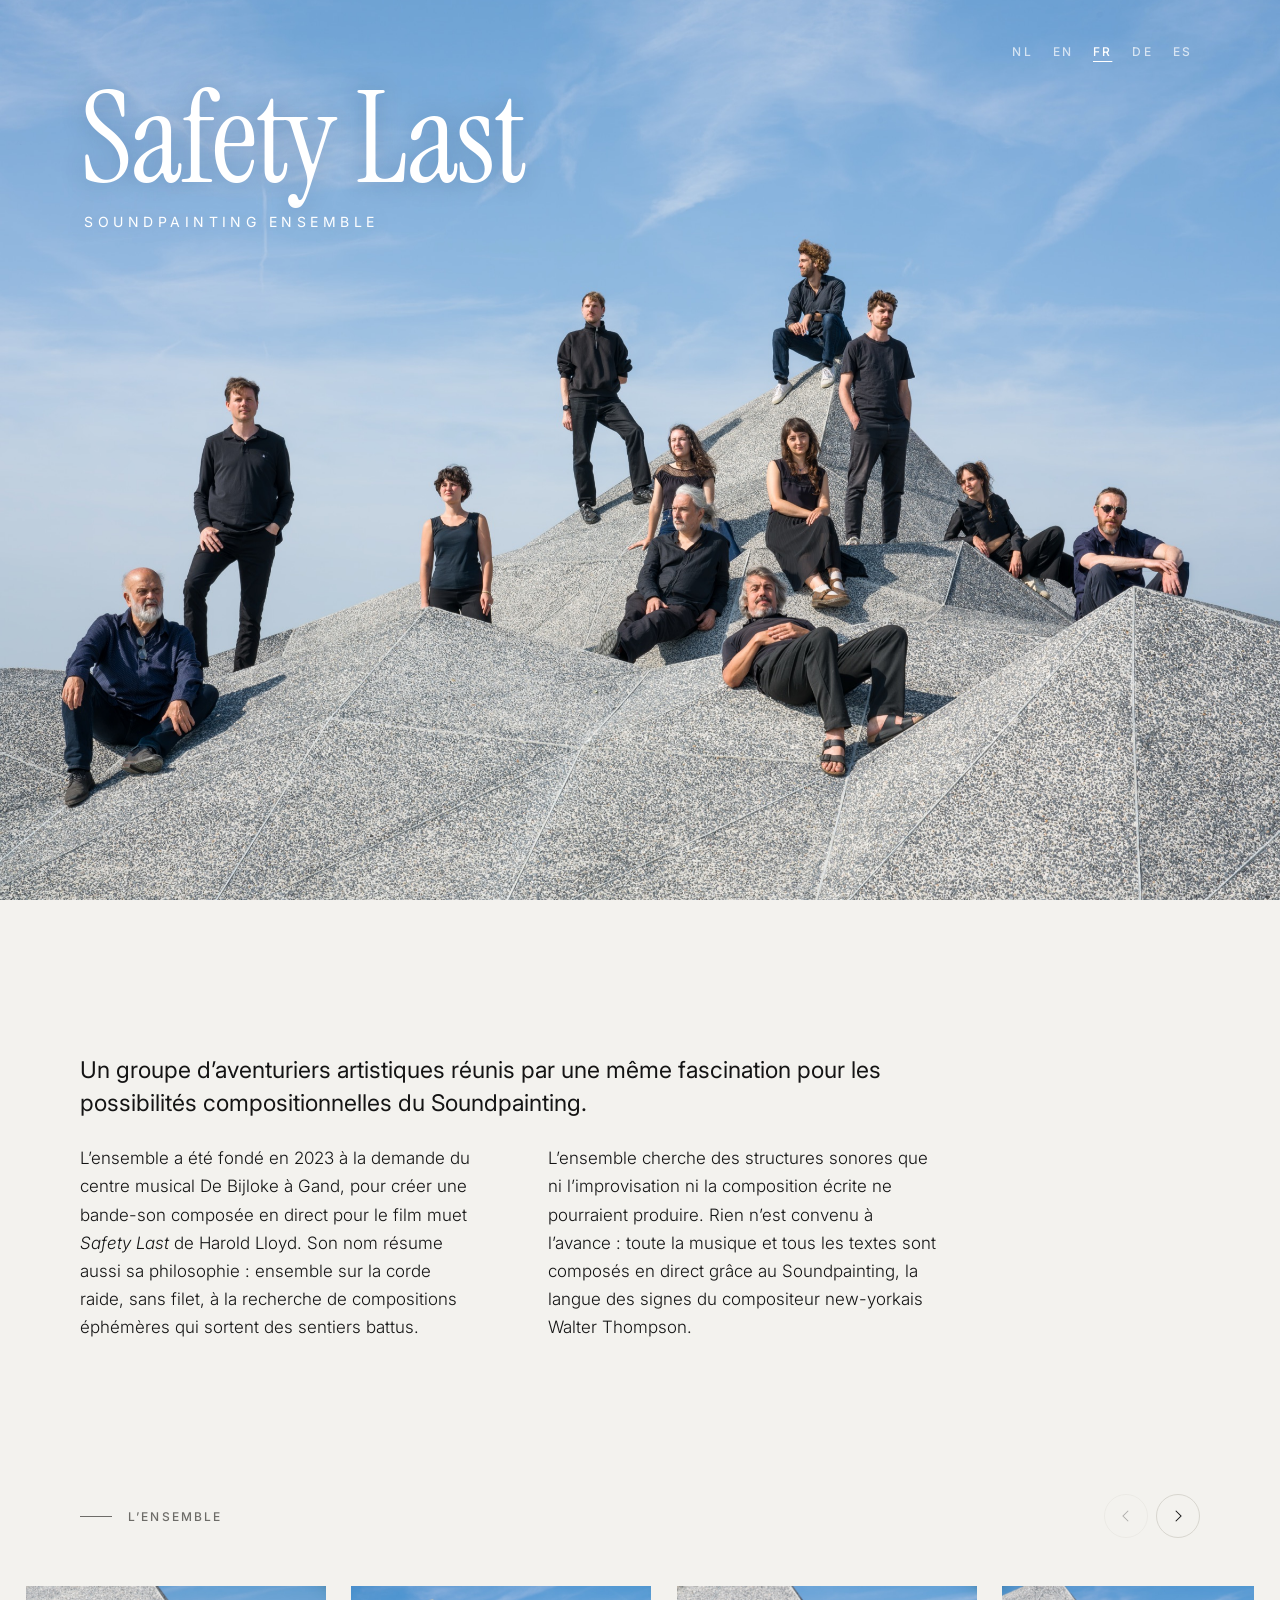
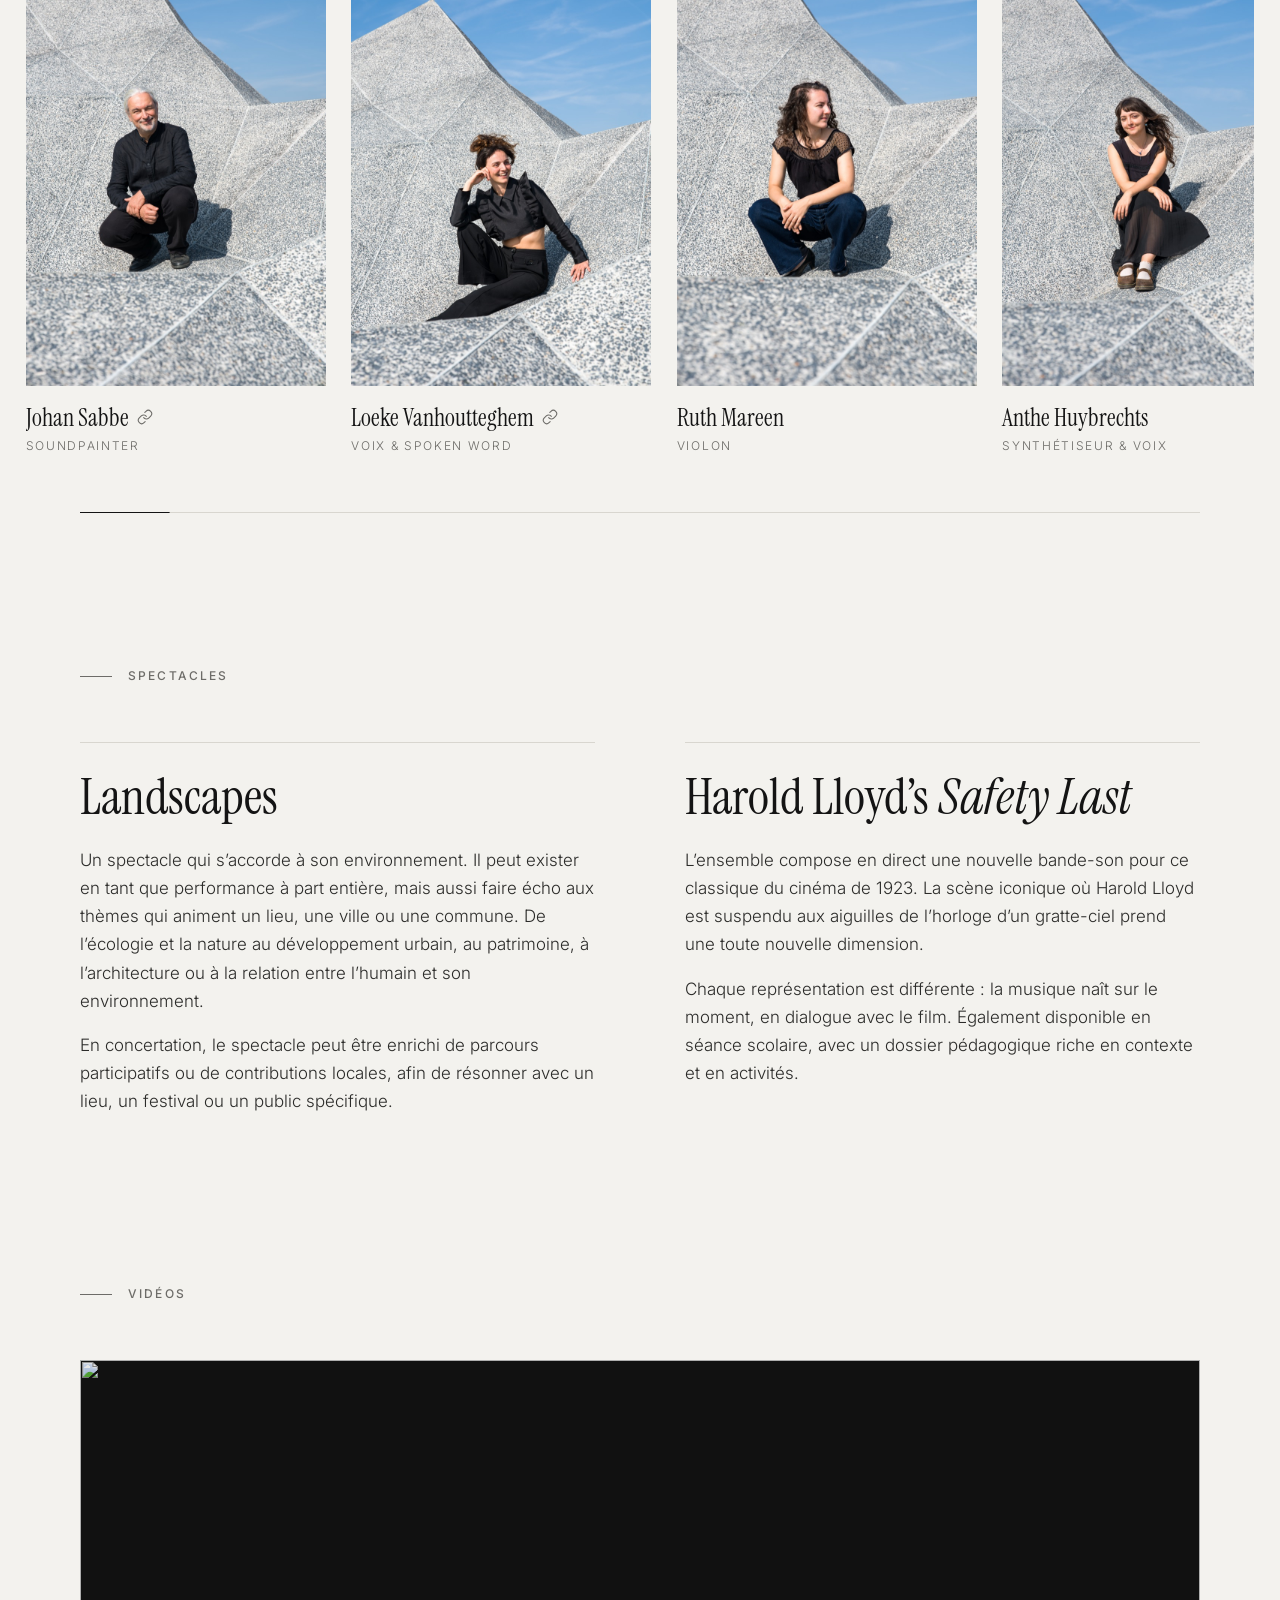
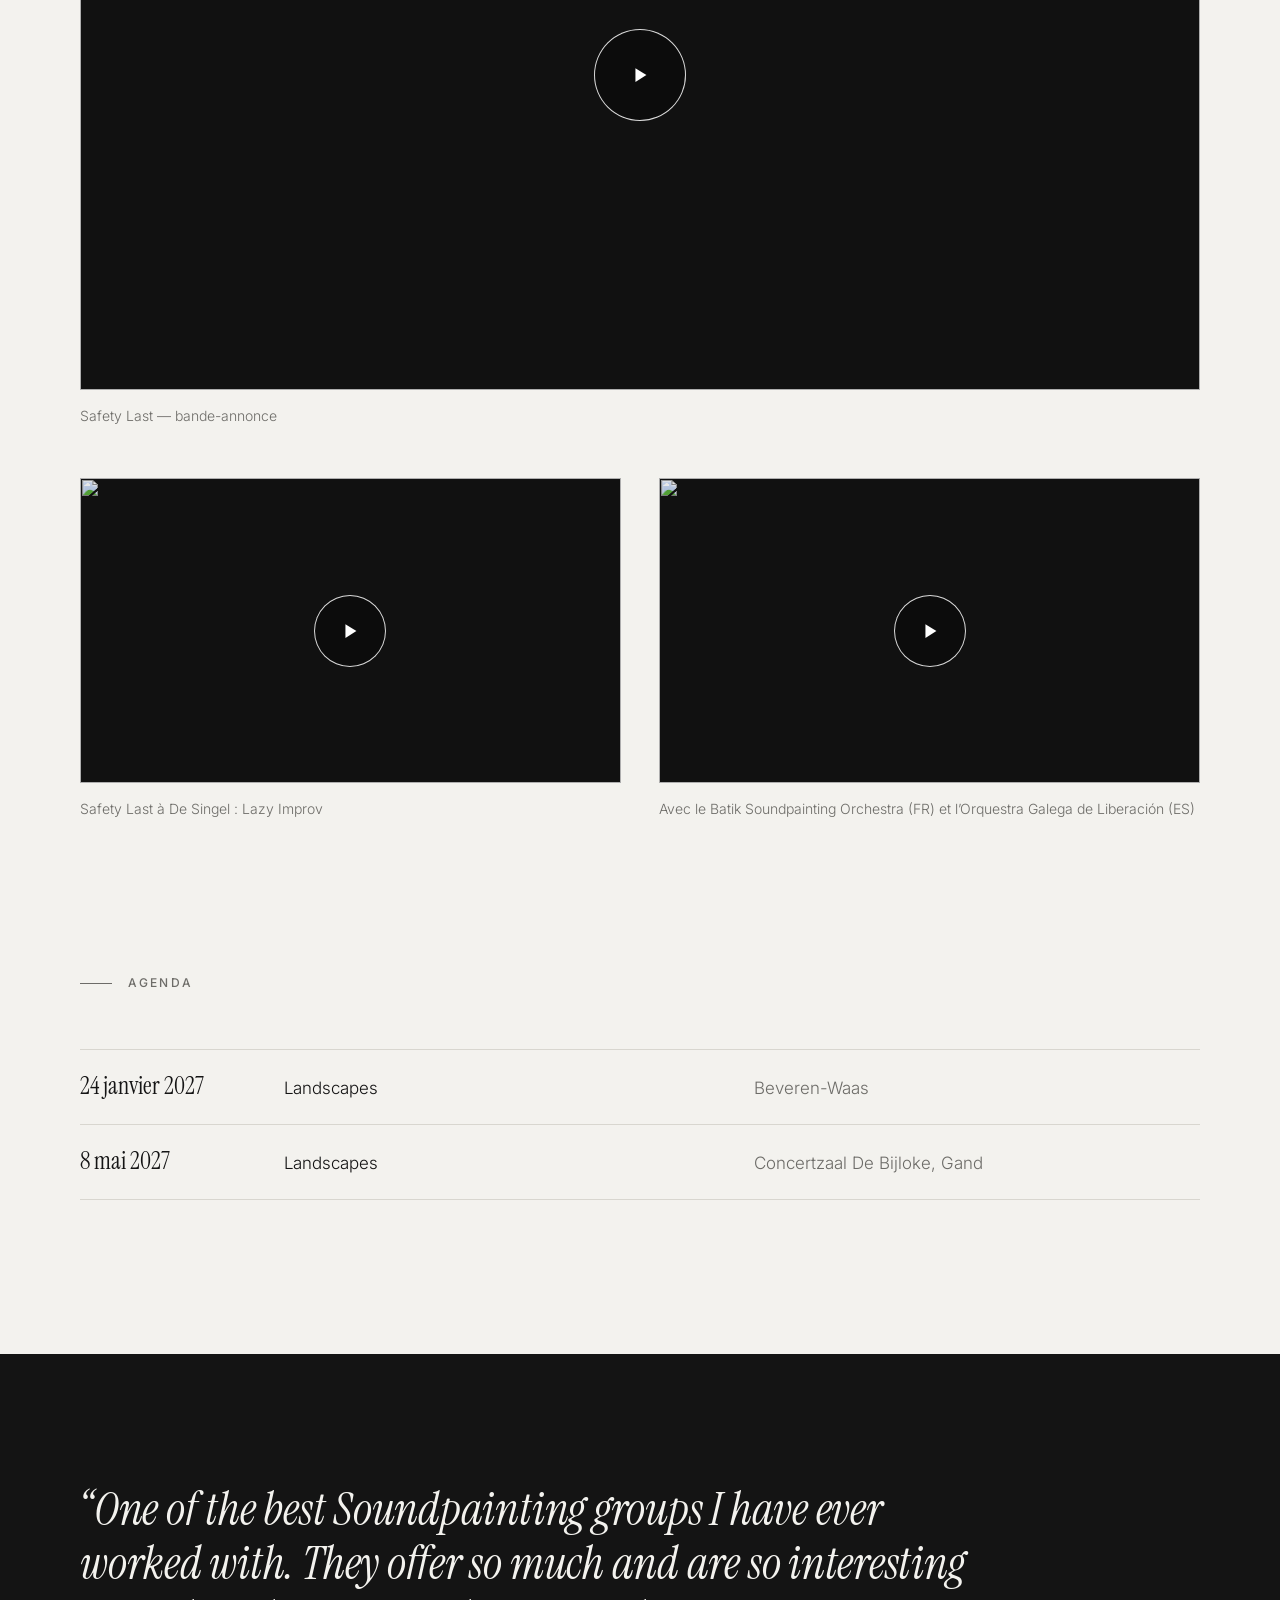
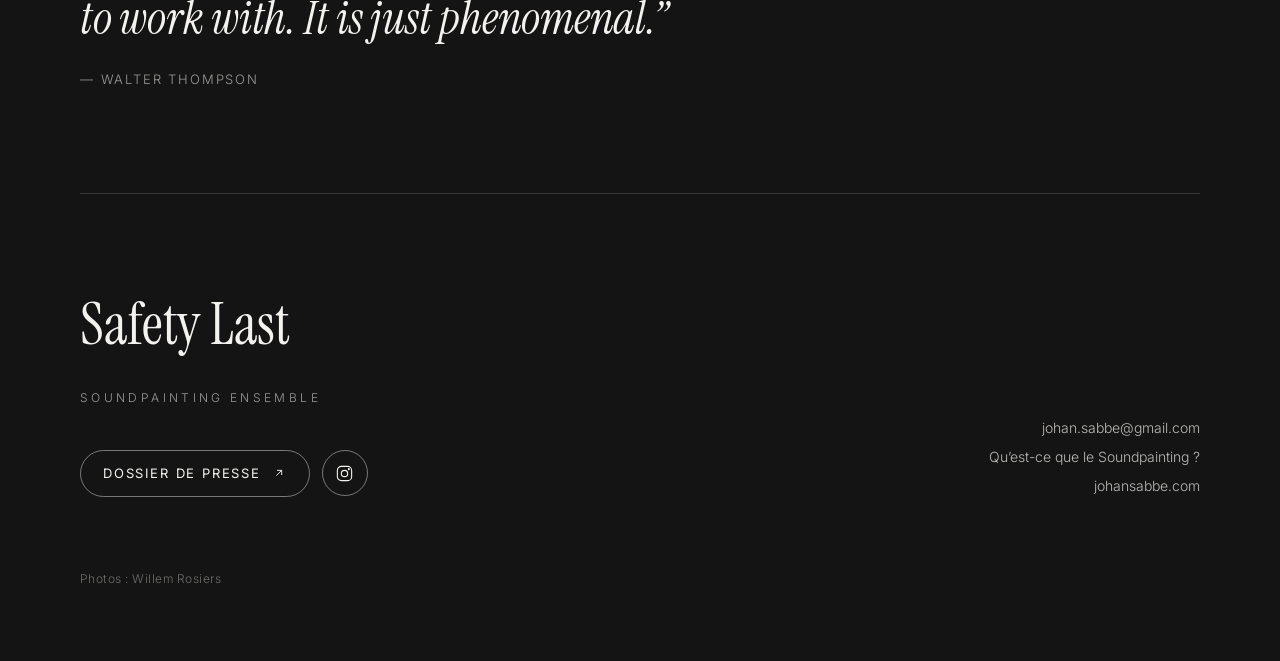
==== fr/index.html @ b0dc52e0 "Add languages and update links/bios" ====
<!doctype html>
<html lang="fr">
<head>
  <meta charset="utf-8">
  <meta name="viewport" content="width=device-width, initial-scale=1">
  <title>Safety Last</title>
  <meta name="description" content="Le Safety Last Soundpainting Ensemble de Gand (Belgique) compose toute sa musique en direct grâce au Soundpainting, la langue des signes de Walter Thompson. Spectacles : Landscapes et Harold Lloyd’s Safety Last.">
  <link rel="canonical" href="https://safetylast.be/fr/">
  <link rel="alternate" hreflang="nl" href="https://safetylast.be/">
  <link rel="alternate" hreflang="en" href="https://safetylast.be/en/">
  <link rel="alternate" hreflang="fr" href="https://safetylast.be/fr/">
  <link rel="alternate" hreflang="de" href="https://safetylast.be/de/">
  <link rel="alternate" hreflang="es" href="https://safetylast.be/es/">
  <link rel="alternate" hreflang="x-default" href="https://safetylast.be/">
  <link rel="icon" href="../favicon.svg" type="image/svg+xml">
  <meta name="theme-color" content="#f3f2ee">

  <meta property="og:type" content="website">
  <meta property="og:site_name" content="Safety Last Soundpainting Ensemble">
  <meta property="og:title" content="Safety Last Soundpainting Ensemble">
  <meta property="og:description" content="Ensemble sur la corde raide, sans filet : une musique qui naît en direct grâce au Soundpainting.">
  <meta property="og:url" content="https://safetylast.be/fr/">
  <meta property="og:locale" content="fr_FR">
  <meta property="og:locale:alternate" content="nl_BE">
  <meta property="og:locale:alternate" content="en_GB">
  <meta property="og:locale:alternate" content="de_DE">
  <meta property="og:locale:alternate" content="es_ES">
  <meta property="og:image" content="https://safetylast.be/assets/images/web/outcrop-group-1200.jpg">
  <meta property="og:image:width" content="1200">
  <meta property="og:image:height" content="900">
  <meta property="og:image:alt" content="Les membres du Safety Last Soundpainting Ensemble sur l’installation artistique Outcrop (Bornem) sous un ciel bleu">
  <meta name="twitter:card" content="summary_large_image">

  <script type="application/ld+json">
  {
    "@context": "https://schema.org",
    "@graph": [
      {
        "@type": "MusicGroup",
        "@id": "https://safetylast.be/#ensemble",
        "name": "Safety Last Soundpainting Ensemble",
        "alternateName": "Safety Last",
        "url": "https://safetylast.be/",
        "image": {
          "@type": "ImageObject",
          "url": "https://safetylast.be/assets/images/web/outcrop-group.jpg",
          "creator": { "@type": "Person", "name": "Willem Rosiers" },
          "creditText": "Willem Rosiers"
        },
        "description": "Ensemble belge qui compose en direct toute sa musique et ses textes grâce au Soundpainting, la langue des signes créée par le compositeur Walter Thompson. Fondé en 2023 à la demande du centre musical De Bijloke à Gand.",
        "genre": ["Soundpainting", "Improvised music", "Contemporary music", "Live film music"],
        "foundingDate": "2023",
        "foundingLocation": { "@type": "Place", "name": "Gand, Belgique" },
        "email": "johan.sabbe@gmail.com",
        "founder": { "@type": "Person", "name": "Johan Sabbe", "url": "https://johansabbe.com" },
        "sameAs": [
          "https://www.instagram.com/safety_last_soundpainting/",
          "https://johansabbe.com/safety-last-soundpainting-ensemble"
        ],
        "member": [
          { "@type": "OrganizationRole", "roleName": "Soundpainter", "member": { "@type": "Person", "name": "Johan Sabbe", "url": "https://johansabbe.com" } },
          { "@type": "OrganizationRole", "roleName": "Voix & spoken word", "member": { "@type": "Person", "name": "Loeke Vanhoutteghem", "url": "https://www.loekevanhoutteghem.com" } },
          { "@type": "OrganizationRole", "roleName": "Violon", "member": { "@type": "Person", "name": "Ruth Mareen" } },
          { "@type": "OrganizationRole", "roleName": "Synthétiseur & voix", "member": { "@type": "Person", "name": "Anthe Huybrechts" } },
          { "@type": "OrganizationRole", "roleName": "Alto", "member": { "@type": "Person", "name": "Kris Matthynssens" } },
          { "@type": "OrganizationRole", "roleName": "Viole de gambe", "member": { "@type": "Person", "name": "Dirk Moelants" } },
          { "@type": "OrganizationRole", "roleName": "Flûte basse", "member": { "@type": "Person", "name": "Nathalie Van Meirvenne", "url": "https://nathalievanmeirvenne.com/" } },
          { "@type": "OrganizationRole", "roleName": "Accordéon", "member": { "@type": "Person", "name": "Ward Ginneberge" } },
          { "@type": "OrganizationRole", "roleName": "Percussions", "member": { "@type": "Person", "name": "Laurens Van Bouwelen" } },
          { "@type": "OrganizationRole", "roleName": "Contrebasse", "member": { "@type": "Person", "name": "Flor Delombaerde" } },
          { "@type": "OrganizationRole", "roleName": "Piano", "member": { "@type": "Person", "name": "Ward De Vleeschhouwer" } },
          { "@type": "OrganizationRole", "roleName": "Bruitage & vidéo", "member": { "@type": "Person", "name": "Kobe Wens", "url": "https://www.kobewens.be" } }
        ]
      },
      {
        "@type": "WebPage",
        "@id": "https://safetylast.be/fr/#webpage",
        "url": "https://safetylast.be/fr/",
        "name": "Safety Last Soundpainting Ensemble",
        "inLanguage": "fr",
        "about": { "@id": "https://safetylast.be/#ensemble" }
      }
    ]
  }
  </script>

  <link rel="preconnect" href="https://fonts.googleapis.com">
  <link rel="preconnect" href="https://fonts.gstatic.com" crossorigin>
  <link href="https://fonts.googleapis.com/css2?family=Instrument+Serif:ital@0;1&family=Inter:wght@300;400;500&display=swap" rel="stylesheet">
  <link rel="stylesheet" href="../css/style.css">
</head>
<body>

  <!-- ============ HERO ============ -->
  <header class="hero">
    <img class="hero__image"
         src="../assets/images/web/outcrop-group.jpg"
         srcset="../assets/images/web/outcrop-group-1200.jpg 1200w, ../assets/images/web/outcrop-group.jpg 2400w"
         sizes="100vw"
         width="2400" height="1800"
         alt="Les membres du Safety Last Soundpainting Ensemble, vêtus de noir, sur un rocher de granit sous un ciel bleu"
         fetchpriority="high">
    <div class="hero__title">
      <h1>Safety Last <span>Soundpainting Ensemble</span></h1>
    </div>
    <nav class="lang" aria-label="Langue">
      <a href="../" hreflang="nl" lang="nl">NL</a>
      <a href="../en/" hreflang="en" lang="en">EN</a>
      <a href="./" hreflang="fr" lang="fr" aria-current="page">FR</a>
      <a href="../de/" hreflang="de" lang="de">DE</a>
      <a href="../es/" hreflang="es" lang="es">ES</a>
    </nav>
  </header>

  <main>

    <!-- ============ ABOUT ============ -->
    <section class="section about" id="about">
      <div class="container">
        <div class="about__text">
          <p class="lead">Un groupe d’aventuriers artistiques réunis par une même fascination pour les possibilités compositionnelles du Soundpainting.</p>
          <p>L’ensemble a été fondé en 2023 à la demande du centre musical De Bijloke à Gand, pour créer une bande-son composée en direct pour le film muet <em>Safety Last</em> de Harold Lloyd. Son nom résume aussi sa philosophie : ensemble sur la corde raide, sans filet, à la recherche de compositions éphémères qui sortent des sentiers battus.</p>
          <p>L’ensemble cherche des structures sonores que ni l’improvisation ni la composition écrite ne pourraient produire. Rien n’est convenu à l’avance : toute la musique et tous les textes sont composés en direct grâce au Soundpainting, la langue des signes du compositeur new-yorkais Walter Thompson.</p>
        </div>
      </div>
    </section>

    <!-- ============ ENSEMBLE CAROUSEL ============
         To add a member: copy one <li class="member"> block, change the photo, name, role and bio.
         Without a bio, leave out the <p class="member__bio"> and the tabindex. -->
    <section class="section ensemble" aria-labelledby="ensemble-title">
      <div class="container section__head">
        <h2 id="ensemble-title" class="label">L’ensemble</h2>
        <div class="carousel__controls">
          <button class="carousel__btn" type="button" data-dir="-1" aria-label="Membres précédents">
            <svg viewBox="0 0 24 24" aria-hidden="true"><path d="M15 5l-7 7 7 7"/></svg>
          </button>
          <button class="carousel__btn" type="button" data-dir="1" aria-label="Membres suivants">
            <svg viewBox="0 0 24 24" aria-hidden="true"><path d="M9 5l7 7-7 7"/></svg>
          </button>
        </div>
      </div>

      <div class="carousel">
        <ul class="carousel__track">
          <li class="member" tabindex="0">
            <div class="member__photo">
              <img src="../assets/images/web/johan.jpg" alt="Johan Sabbe" loading="lazy" width="800" height="1067">
              <p class="member__bio">A étudié le piano et la composition jazz. Musicien et pédagogue aventureux. Passionné par les possibilités de la composition en direct, de la création pluridisciplinaire et de la rencontre d’artistes de tous âges, de tous niveaux et de tous horizons. Depuis plus de quinze ans, il contribue à l’échelle internationale à la diffusion et au développement du Soundpainting comme outil artistique et pédagogique.</p>
            </div>
            <h3 class="member__name">Johan Sabbe <a class="member__link" href="https://johansabbe.com" target="_blank" rel="noopener" aria-label="Site web de Johan Sabbe"><svg viewBox="0 0 24 24" aria-hidden="true"><path d="M10 13a5 5 0 0 0 7.54.54l3-3a5 5 0 0 0-7.07-7.07l-1.72 1.71"/><path d="M14 11a5 5 0 0 0-7.54-.54l-3 3a5 5 0 0 0 7.07 7.07l1.71-1.71"/></svg></a></h3>
            <p class="member__role">Soundpainter</p>
          </li>
          <li class="member" tabindex="0">
            <div class="member__photo">
              <img src="../assets/images/web/loeke.jpg" alt="Loeke Vanhoutteghem" loading="lazy" width="800" height="1067">
              <p class="member__bio">Loeke Vanhoutteghem est artiste de la parole, écrivaine, poète et musicienne, animée par l’amour de l’expérimentation et de la scène. Au fil des années, elle s’est spécialisée dans le spoken word et l’improvisation avec la langue. On la connaît aussi comme guitariste du groupe punk Maria Iskariot.</p>
            </div>
            <h3 class="member__name">Loeke Vanhoutteghem <a class="member__link" href="https://www.loekevanhoutteghem.com" target="_blank" rel="noopener" aria-label="Site web de Loeke Vanhoutteghem"><svg viewBox="0 0 24 24" aria-hidden="true"><path d="M10 13a5 5 0 0 0 7.54.54l3-3a5 5 0 0 0-7.07-7.07l-1.72 1.71"/><path d="M14 11a5 5 0 0 0-7.54-.54l-3 3a5 5 0 0 0 7.07 7.07l1.71-1.71"/></svg></a></h3>
            <p class="member__role">Voix &amp; spoken word</p>
          </li>
          <li class="member">
            <div class="member__photo">
              <img src="../assets/images/web/ruth.jpg" alt="Ruth Mareen" loading="lazy" width="800" height="1067">
            </div>
            <h3 class="member__name">Ruth Mareen</h3>
            <p class="member__role">Violon</p>
          </li>
          <li class="member">
            <div class="member__photo">
              <img src="../assets/images/web/anthe.jpg" alt="Anthe Huybrechts" loading="lazy" width="800" height="1067">
            </div>
            <h3 class="member__name">Anthe Huybrechts</h3>
            <p class="member__role">Synthétiseur &amp; voix</p>
          </li>
          <li class="member">
            <div class="member__photo">
              <img src="../assets/images/web/kris.jpg" alt="Kris Matthynssens" loading="lazy" width="800" height="1067">
            </div>
            <h3 class="member__name">Kris Matthynssens</h3>
            <p class="member__role">Alto</p>
          </li>
          <li class="member">
            <div class="member__photo">
              <img src="../assets/images/web/dirk.jpg" alt="Dirk Moelants" loading="lazy" width="800" height="1067">
            </div>
            <h3 class="member__name">Dirk Moelants</h3>
            <p class="member__role">Viole de gambe</p>
          </li>
          <li class="member">
            <div class="member__photo">
              <img src="../assets/images/web/nathalie.jpg" alt="Nathalie Van Meirvenne" loading="lazy" width="800" height="1067">
            </div>
            <h3 class="member__name">Nathalie Van Meirvenne <a class="member__link" href="https://nathalievanmeirvenne.com/" target="_blank" rel="noopener" aria-label="Site web de Nathalie Van Meirvenne"><svg viewBox="0 0 24 24" aria-hidden="true"><path d="M10 13a5 5 0 0 0 7.54.54l3-3a5 5 0 0 0-7.07-7.07l-1.72 1.71"/><path d="M14 11a5 5 0 0 0-7.54-.54l-3 3a5 5 0 0 0 7.07 7.07l1.71-1.71"/></svg></a></h3>
            <p class="member__role">Flûte basse</p>
          </li>
          <li class="member">
            <div class="member__photo">
              <img src="../assets/images/web/wardg.jpg" alt="Ward Ginneberge" loading="lazy" width="800" height="1067">
            </div>
            <h3 class="member__name">Ward Ginneberge</h3>
            <p class="member__role">Accordéon</p>
          </li>
          <li class="member">
            <div class="member__photo">
              <img src="../assets/images/web/laurens.jpg" alt="Laurens Van Bouwelen" loading="lazy" width="800" height="1067">
            </div>
            <h3 class="member__name">Laurens Van Bouwelen</h3>
            <p class="member__role">Percussions</p>
          </li>
          <li class="member" tabindex="0">
            <div class="member__photo">
              <img src="../assets/images/web/flor.jpg" alt="Flor Delombaerde" loading="lazy" width="800" height="1067">
              <p class="member__bio">Étudie le piano jazz et la basse depuis l’enfance. Joue dans le groupe folk Cardboard Cabin et dans divers groupes occasionnels.</p>
            </div>
            <h3 class="member__name">Flor Delombaerde</h3>
            <p class="member__role">Contrebasse</p>
          </li>
          <li class="member">
            <div class="member__photo">
              <img src="../assets/images/web/wardv.jpg" alt="Ward De Vleeschhouwer" loading="lazy" width="800" height="1067">
            </div>
            <h3 class="member__name">Ward De Vleeschhouwer</h3>
            <p class="member__role">Piano</p>
          </li>
          <li class="member">
            <div class="member__photo">
              <img src="../assets/images/web/kobe.jpg" alt="Kobe Wens" loading="lazy" width="800" height="1067">
            </div>
            <h3 class="member__name">Kobe Wens <a class="member__link" href="https://www.kobewens.be" target="_blank" rel="noopener" aria-label="Site web de Kobe Wens"><svg viewBox="0 0 24 24" aria-hidden="true"><path d="M10 13a5 5 0 0 0 7.54.54l3-3a5 5 0 0 0-7.07-7.07l-1.72 1.71"/><path d="M14 11a5 5 0 0 0-7.54-.54l-3 3a5 5 0 0 0 7.07 7.07l1.71-1.71"/></svg></a></h3>
            <p class="member__role">Bruitage &amp; vidéo</p>
          </li>
        </ul>
      </div>

      <div class="container">
        <div class="carousel__progress" aria-hidden="true"><span></span></div>
      </div>
    </section>

    <!-- ============ PROGRAMMES ============ -->
    <section class="section programmes" aria-labelledby="programmes-title">
      <div class="container">
        <h2 id="programmes-title" class="label">Spectacles</h2>
        <div class="programmes__grid">
          <article class="programme">
            <h3>Landscapes</h3>
            <p>Un spectacle qui s’accorde à son environnement. Il peut exister en tant que performance à part entière, mais aussi faire écho aux thèmes qui animent un lieu, une ville ou une commune. De l’écologie et la nature au développement urbain, au patrimoine, à l’architecture ou à la relation entre l’humain et son environnement.</p>
            <p>En concertation, le spectacle peut être enrichi de parcours participatifs ou de contributions locales, afin de résonner avec un lieu, un festival ou un public spécifique.</p>
          </article>
          <article class="programme">
            <h3>Harold Lloyd’s <em>Safety Last</em></h3>
            <p>L’ensemble compose en direct une nouvelle bande-son pour ce classique du cinéma de 1923. La scène iconique où Harold Lloyd est suspendu aux aiguilles de l’horloge d’un gratte-ciel prend une toute nouvelle dimension.</p>
            <p>Chaque représentation est différente : la musique naît sur le moment, en dialogue avec le film. Également disponible en séance scolaire, avec un dossier pédagogique riche en contexte et en activités.</p>
          </article>
        </div>
      </div>
    </section>

    <!-- ============ VIDEOS ============
         To add a video: copy one <figure class="video"> and paste the YouTube link
         into href. The caption becomes the title. -->
    <section class="section videos" aria-labelledby="videos-title">
      <div class="container">
        <h2 id="videos-title" class="label">Vidéos</h2>
        <div class="videos__grid">
          <figure class="video video--featured">
            <a class="yt" href="https://www.youtube.com/watch?v=gT-nIDv5_p8"></a>
            <figcaption>Safety Last — bande-annonce</figcaption>
          </figure>
          <figure class="video">
            <a class="yt" href="https://www.youtube.com/watch?v=-gH1btOsC6o"></a>
            <figcaption>Safety Last à De Singel : Lazy Improv</figcaption>
          </figure>
          <figure class="video">
            <a class="yt" href="https://www.youtube.com/watch?v=wLnIf7oFT-Y"></a>
            <figcaption>Avec le Batik Soundpainting Orchestra (FR) et l’Orquestra Galega de Liberación (ES)</figcaption>
          </figure>
        </div>
      </div>
    </section>

    <!-- ============ AGENDA ============ -->
    <section class="section agenda" aria-labelledby="agenda-title">
      <div class="container">
        <h2 id="agenda-title" class="label">Agenda</h2>
        <ul class="agenda__list">
          <li><time datetime="2027-01-24">24 janvier 2027</time><span>Landscapes</span><span>Beveren-Waas</span></li>
          <li><time datetime="2027-05-08">8 mai 2027</time><span>Landscapes</span><span>Concertzaal De Bijloke, Gand</span></li>
        </ul>
      </div>
    </section>

  </main>

  <!-- ============ FOOTER ============ -->
  <footer class="footer">
    <div class="container">
      <blockquote class="quote">
        <p>“One of the best Soundpainting groups I have ever worked with. They offer so much and are so interesting to work with. It is just phenomenal.”</p>
        <cite>Walter Thompson</cite>
      </blockquote>
      <div class="footer__inner">
        <div class="footer__brand">
          <p class="footer__name">Safety Last<br><span>Soundpainting Ensemble</span></p>
          <div class="footer__actions">
            <a class="button" href="https://drive.google.com/drive/folders/1yT1IMN-E1XlwsMQwy6n_-LldkRxHavXm" target="_blank" rel="noopener">
              Dossier de presse
              <svg viewBox="0 0 24 24" aria-hidden="true"><path d="M8 16L16 8M9 8h7v7"/></svg>
            </a>
            <a class="icon-button" href="https://www.instagram.com/safety_last_soundpainting/" target="_blank" rel="noopener" aria-label="Instagram">
              <svg viewBox="0 0 24 24" aria-hidden="true"><rect x="3" y="3" width="18" height="18" rx="5"/><circle cx="12" cy="12" r="4"/><circle cx="17.5" cy="6.5" r=".6"/></svg>
            </a>
          </div>
        </div>
        <ul class="footer__links">
          <li><a href="mailto:johan.sabbe@gmail.com">johan.sabbe@gmail.com</a></li>
          <li><a href="https://johansabbe.com/soundpainting">Qu’est-ce que le Soundpainting ?</a></li>
          <li><a href="https://johansabbe.com">johansabbe.com</a></li>
        </ul>
      </div>
      <p class="footer__credit">Photos : Willem Rosiers</p>
    </div>
  </footer>

  <script src="../js/main.js"></script>
</body>
</html>
---- css/style.css ----
/* Palette taken from the photos: granite grey, black clothing, blue sky. */
:root {
  --paper: #f3f2ee;
  --ink: #141414;
  --muted: #6d6c68;
  --line: #d8d6cf;
  --sky: #3d78b8;

  --serif: "Instrument Serif", "Times New Roman", serif;
  --sans: "Inter", system-ui, -apple-system, "Segoe UI", sans-serif;

  --gutter: clamp(16px, 5vw, 64px);
  --max: 1120px;
  /* Left edge of .container, so full-bleed elements can line up with it. */
  --edge: max(var(--gutter), (100vw - var(--max)) / 2);
}

*,
*::before,
*::after { box-sizing: border-box; }

html { -webkit-text-size-adjust: 100%; }

body {
  margin: 0;
  background: var(--paper);
  color: var(--ink);
  font-family: var(--sans);
  font-weight: 300;
  font-size: 17px;
  line-height: 1.65;
  -webkit-font-smoothing: antialiased;
  overflow-x: hidden;
}

img { display: block; max-width: 100%; }

a { color: inherit; }

h1, h2, h3 { margin: 0; font-weight: 400; }

.container {
  width: 100%;
  max-width: calc(var(--max) + 2 * var(--gutter));
  margin-inline: auto;
  padding-inline: var(--gutter);
}

.section { padding-block: clamp(72px, 12vw, 160px); }
.section + .section { padding-top: 0; }

.label {
  font-family: var(--sans);
  font-size: 12px;
  font-weight: 500;
  letter-spacing: 0.18em;
  text-transform: uppercase;
  color: var(--muted);
  display: flex;
  align-items: center;
  gap: 16px;
  margin-bottom: clamp(32px, 5vw, 56px);
}
.label::before {
  content: "";
  width: 32px;
  height: 1px;
  background: currentColor;
}

/* ---------- Hero ---------- */

.hero {
  position: relative;
  height: 100vh;
  height: 100svh;
  min-height: 520px;
  overflow: hidden;
  background: #8fb3dc;
}

.hero__image {
  width: 100%;
  height: 100%;
  object-fit: cover;
  object-position: 50% 78%;
  animation: hero-in 1.8s cubic-bezier(.2, .7, .2, 1) both;
}

.hero__title {
  position: absolute;
  top: clamp(28px, 9vh, 110px);
  left: var(--edge);
  color: #fff;
  text-shadow: 0 1px 24px rgba(20, 50, 90, .25);
  animation: fade-up 1.2s .4s cubic-bezier(.2, .7, .2, 1) both;
}

.hero__title h1 {
  font-family: var(--serif);
  font-size: clamp(3.4rem, 10vw, 9rem);
  line-height: .9;
  letter-spacing: -0.01em;
}

.hero__title h1 span {
  display: block;
  margin: 1.4em 0 0 .3em;
  font-family: var(--sans);
  font-size: clamp(11px, 1.1vw, 14px);
  font-weight: 400;
  letter-spacing: .32em;
  text-transform: uppercase;
}

.lang {
  position: absolute;
  top: clamp(20px, 4vh, 40px);
  right: var(--edge);
  display: flex;
  gap: 4px;
  font-size: 12px;
  font-weight: 500;
  letter-spacing: .18em;
  animation: fade-up 1.2s .6s cubic-bezier(.2, .7, .2, 1) both;
}
.lang a {
  padding: 6px 8px;
  color: #fff;
  text-decoration: none;
  opacity: .7;
  transition: opacity .2s;
}
.lang a:hover,
.lang a[aria-current] { opacity: 1; }
.lang a[aria-current] { text-decoration: underline; text-underline-offset: 5px; }

@keyframes hero-in {
  from { transform: scale(1.06); opacity: 0; }
  to   { transform: scale(1);    opacity: 1; }
}
@keyframes fade-up {
  from { transform: translateY(16px); opacity: 0; }
  to   { transform: none;             opacity: 1; }
}

/* On portrait screens show the whole photo so no one is cropped out. */
@media (max-aspect-ratio: 1/1) {
  .hero { height: auto; min-height: 0; }
  .hero__image { height: auto; aspect-ratio: 4 / 3; }
  .hero__title { top: 7vw; }
  .hero__title h1 { font-size: 13vw; }
  .hero__title h1 span { font-size: 2.4vw; letter-spacing: .28em; }
  /* Stack the languages in the empty sky top right, clear of the title. */
  .lang { top: 4vw; flex-direction: column; align-items: flex-end; gap: 0; }
  .lang a { padding: 3px 8px; }
}

/* ---------- About ---------- */

.about__text {
  display: grid;
  grid-template-columns: repeat(2, minmax(0, 1fr));
  gap: 24px clamp(32px, 6vw, 80px);
  max-width: 860px;
}
.about__text p { margin: 0; }
.about__text .lead {
  grid-column: 1 / -1;
  font-size: clamp(1.2rem, 1.8vw, 1.45rem);
  line-height: 1.45;
  font-weight: 400;
}

@media (max-width: 720px) {
  .about__text { grid-template-columns: 1fr; }
}

/* ---------- Ensemble carousel ---------- */

.section__head {
  display: flex;
  align-items: flex-end;
  justify-content: space-between;
  gap: 16px;
}
.section__head .label { margin-bottom: clamp(32px, 5vw, 56px); }

.carousel__controls {
  display: flex;
  gap: 8px;
  margin-bottom: clamp(24px, 4vw, 44px);
}

.carousel__btn {
  width: 44px;
  height: 44px;
  display: grid;
  place-items: center;
  border: 1px solid var(--line);
  border-radius: 50%;
  background: transparent;
  color: var(--ink);
  cursor: pointer;
  transition: background .25s, color .25s, border-color .25s, opacity .25s;
}
.carousel__btn svg {
  width: 18px;
  height: 18px;
  fill: none;
  stroke: currentColor;
  stroke-width: 1.4;
}
.carousel__btn:hover:not(:disabled) {
  background: var(--ink);
  border-color: var(--ink);
  color: var(--paper);
}
.carousel__btn:disabled { opacity: .3; cursor: default; }

.carousel__track {
  display: flex;
  gap: clamp(16px, 2vw, 28px);
  /* Side margin: the whole scrolling row is inset, so cards clip at the margin, not the screen edge. */
  margin: 0 clamp(16px, 2vw, 28px);
  padding: 4px 0 8px;
  list-style: none;
  overflow-x: auto;
  scroll-snap-type: x mandatory;
  scrollbar-width: none;
  overscroll-behavior-x: contain;
}
.carousel__track::-webkit-scrollbar { display: none; }

.member {
  flex: 0 0 clamp(220px, 24vw, 300px);
  scroll-snap-align: start;
  outline: none;
}

.member__photo {
  position: relative;
  aspect-ratio: 3 / 4;
  overflow: hidden;
  background: #c9c8c2;
}

.member__photo img {
  width: 100%;
  height: 100%;
  object-fit: cover;
  transition: transform 1.1s cubic-bezier(.2, .7, .2, 1), filter .8s;
}

.member__bio {
  position: absolute;
  inset: 0;
  margin: 0;
  display: flex;
  flex-direction: column;
  padding: clamp(18px, 2vw, 26px);
  font-size: 14px;
  line-height: 1.6;
  font-weight: 300;
  color: #fff;
  background: linear-gradient(to top, rgba(12, 12, 12, .88) 0%, rgba(12, 12, 12, .62) 55%, rgba(12, 12, 12, .35) 100%);
  opacity: 0;
  transform: translateY(12px);
  transition: opacity .5s ease, transform .6s cubic-bezier(.2, .7, .2, 1);
  /* Long bios scroll; short ones sit at the bottom (the spacer below shrinks away when the text overflows). */
  overflow-y: auto;
}
.member__bio::before {
  content: "";
  flex: 1 0 0;
}

/* Thin, light scrollbar for long bios. */
.member__bio::-webkit-scrollbar { width: 4px; }
.member__bio::-webkit-scrollbar-track { background: transparent; }
.member__bio::-webkit-scrollbar-thumb { background: rgba(255, 255, 255, .5); border-radius: 2px; }
@supports not selector(::-webkit-scrollbar) {
  .member__bio {
    scrollbar-width: thin;
    scrollbar-color: rgba(255, 255, 255, .5) transparent;
  }
}

/* Only cards with a bio react to hover, focus or tap. */
.member:has(.member__bio):hover .member__photo img,
.member:has(.member__bio):focus-visible .member__photo img,
.member:has(.member__bio).is-open .member__photo img {
  transform: scale(1.05);
  filter: grayscale(.6);
}
.member:hover .member__bio,
.member:focus-visible .member__bio,
.member.is-open .member__bio {
  opacity: 1;
  transform: none;
}
.member:focus-visible .member__photo { outline: 1px solid var(--ink); outline-offset: 4px; }

.member__name {
  margin-top: 18px;
  font-family: var(--serif);
  font-size: 1.5rem;
  line-height: 1.15;
}
.member__link {
  display: inline-block;
  vertical-align: 0.05em;
  margin-left: 4px;
  color: var(--muted);
  transition: color .2s;
}
.member__link svg {
  display: block;
  width: 16px;
  height: 16px;
  fill: none;
  stroke: currentColor;
  stroke-width: 1.6;
  stroke-linecap: round;
  stroke-linejoin: round;
}
.member__link:hover,
.member__link:focus-visible { color: var(--ink); }
.member__role {
  margin: 4px 0 0;
  font-size: 12px;
  letter-spacing: .14em;
  text-transform: uppercase;
  color: var(--muted);
}

.carousel__progress {
  position: relative;
  height: 1px;
  margin-top: clamp(32px, 4vw, 48px);
  background: var(--line);
  overflow: hidden;
}
.carousel__progress span {
  position: absolute;
  inset: 0;
  background: var(--ink);
  transform-origin: left;
  transform: scaleX(var(--progress, 0));
  transition: transform .15s linear;
}

/* ---------- Programmes ---------- */

.programmes__grid {
  display: grid;
  grid-template-columns: repeat(2, minmax(0, 1fr));
  gap: clamp(48px, 7vw, 112px);
}

.programme {
  border-top: 1px solid var(--line);
  padding-top: 28px;
}
.programme h3 {
  font-family: var(--serif);
  font-size: clamp(2.2rem, 4vw, 3.4rem);
  line-height: 1;
  margin-bottom: 24px;
}
.programme p { margin: 0 0 16px; color: #2c2c2a; }

@media (max-width: 760px) {
  .programmes__grid { grid-template-columns: 1fr; }
}

/* ---------- Videos ---------- */

.videos__grid {
  display: grid;
  grid-template-columns: repeat(2, minmax(0, 1fr));
  gap: clamp(32px, 4vw, 56px) clamp(20px, 3vw, 40px);
}

.video { margin: 0; }
.video--featured { grid-column: 1 / -1; }

.video figcaption {
  margin-top: 14px;
  font-size: 14px;
  color: var(--muted);
}

.yt {
  position: relative;
  display: block;
  aspect-ratio: 16 / 9;
  background: #111;
  overflow: hidden;
}

.yt img,
.yt iframe {
  position: absolute;
  inset: 0;
  width: 100%;
  height: 100%;
  border: 0;
}

.yt img {
  object-fit: cover;
  opacity: .9;
  transition: transform 1s cubic-bezier(.2, .7, .2, 1), opacity .4s;
}
a.yt::after {
  /* play button */
  content: "";
  position: absolute;
  left: 50%;
  top: 50%;
  width: 72px;
  height: 72px;
  margin: -36px 0 0 -36px;
  border-radius: 50%;
  border: 1px solid rgba(255, 255, 255, .85);
  background:
    no-repeat center / 22px
    url("data:image/svg+xml,%3Csvg xmlns='http://www.w3.org/2000/svg' viewBox='0 0 24 24'%3E%3Cpath d='M7 4.5v15l12-7.5z' fill='white'/%3E%3C/svg%3E"),
    rgba(0, 0, 0, .25);
  backdrop-filter: blur(4px);
  -webkit-backdrop-filter: blur(4px);
  transition: transform .4s cubic-bezier(.2, .7, .2, 1), background-color .3s;
}
a.yt:hover img,
a.yt:focus-visible img { transform: scale(1.03); opacity: 1; }
a.yt:hover::after,
a.yt:focus-visible::after { transform: scale(1.08); background-color: rgba(0, 0, 0, .45); }
.video--featured a.yt::after { width: 92px; height: 92px; margin: -46px 0 0 -46px; }

@media (max-width: 640px) {
  .videos__grid { grid-template-columns: 1fr; }
}

/* ---------- Agenda ---------- */

.agenda__list {
  margin: 0;
  padding: 0;
  list-style: none;
  border-top: 1px solid var(--line);
}
.agenda__list li {
  display: grid;
  grid-template-columns: 180px 1fr 1fr;
  gap: 8px 24px;
  padding: 22px 0;
  border-bottom: 1px solid var(--line);
  align-items: baseline;
}
.agenda__list time {
  font-family: var(--serif);
  font-size: 1.5rem;
  line-height: 1.2;
}
.agenda__list span:last-child { color: var(--muted); }

@media (max-width: 640px) {
  .agenda__list li { grid-template-columns: 1fr; gap: 2px; }
}

/* ---------- Footer ---------- */

.quote {
  margin: 0 0 clamp(56px, 8vw, 104px);
  padding-bottom: clamp(56px, 8vw, 104px);
  border-bottom: 1px solid rgba(243, 242, 238, .16);
}
.quote p {
  margin: 0;
  max-width: 900px;
  font-family: var(--serif);
  font-style: italic;
  font-size: clamp(1.75rem, 3.6vw, 3rem);
  line-height: 1.18;
  letter-spacing: -0.005em;
}
.quote cite {
  display: block;
  margin-top: 24px;
  font-style: normal;
  font-size: 13px;
  letter-spacing: .14em;
  text-transform: uppercase;
  opacity: .6;
}
.quote cite::before { content: "— "; }

.footer {
  background: var(--ink);
  color: var(--paper);
  padding-block: clamp(72px, 10vw, 128px) clamp(48px, 6vw, 72px);
}
.footer__inner {
  display: flex;
  flex-wrap: wrap;
  justify-content: space-between;
  align-items: flex-end;
  gap: 32px;
}
.footer__name {
  margin: 0;
  font-family: var(--serif);
  font-size: clamp(2.2rem, 5vw, 3.6rem);
  line-height: 1;
}
.footer__name span {
  display: inline-block;
  margin-top: 12px;
  font-family: var(--sans);
  font-size: 12px;
  letter-spacing: .28em;
  text-transform: uppercase;
  opacity: .6;
}
.footer__links {
  margin: 0;
  padding: 0;
  list-style: none;
  font-size: 14px;
  text-align: right;
}
.footer__links li + li { margin-top: 6px; }
.footer__links a {
  text-decoration: none;
  opacity: .75;
  transition: opacity .2s;
}
.footer__links a:hover { opacity: 1; }

.footer__actions {
  display: flex;
  align-items: center;
  gap: 12px;
  margin-top: clamp(28px, 3vw, 40px);
}

.button {
  display: inline-flex;
  align-items: center;
  gap: 10px;
  padding: 12px 22px;
  border: 1px solid rgba(243, 242, 238, .45);
  border-radius: 999px;
  font-size: 13px;
  font-weight: 400;
  letter-spacing: .14em;
  text-transform: uppercase;
  text-decoration: none;
  transition: background .25s, color .25s;
}
.button svg {
  width: 16px;
  height: 16px;
  fill: none;
  stroke: currentColor;
  stroke-width: 1.4;
  transition: transform .25s;
}
.button:hover,
.button:focus-visible {
  background: var(--paper);
  border-color: var(--paper);
  color: var(--ink);
}
.button:hover svg { transform: translate(2px, -2px); }

.icon-button {
  width: 46px;
  height: 46px;
  display: grid;
  place-items: center;
  border: 1px solid rgba(243, 242, 238, .45);
  border-radius: 50%;
  transition: background .25s, color .25s;
}
.icon-button svg {
  width: 19px;
  height: 19px;
  fill: none;
  stroke: currentColor;
  stroke-width: 1.4;
}
.icon-button:hover,
.icon-button:focus-visible {
  background: var(--paper);
  border-color: var(--paper);
  color: var(--ink);
}

.footer__credit {
  margin: clamp(48px, 6vw, 72px) 0 0;
  font-size: 12px;
  letter-spacing: .04em;
  opacity: .4;
}

@media (max-width: 560px) {
  .footer__links { text-align: left; }
}

@media (prefers-reduced-motion: reduce) {
  *, *::before, *::after {
    animation: none !important;
    transition: none !important;
    scroll-behavior: auto !important;
  }
}
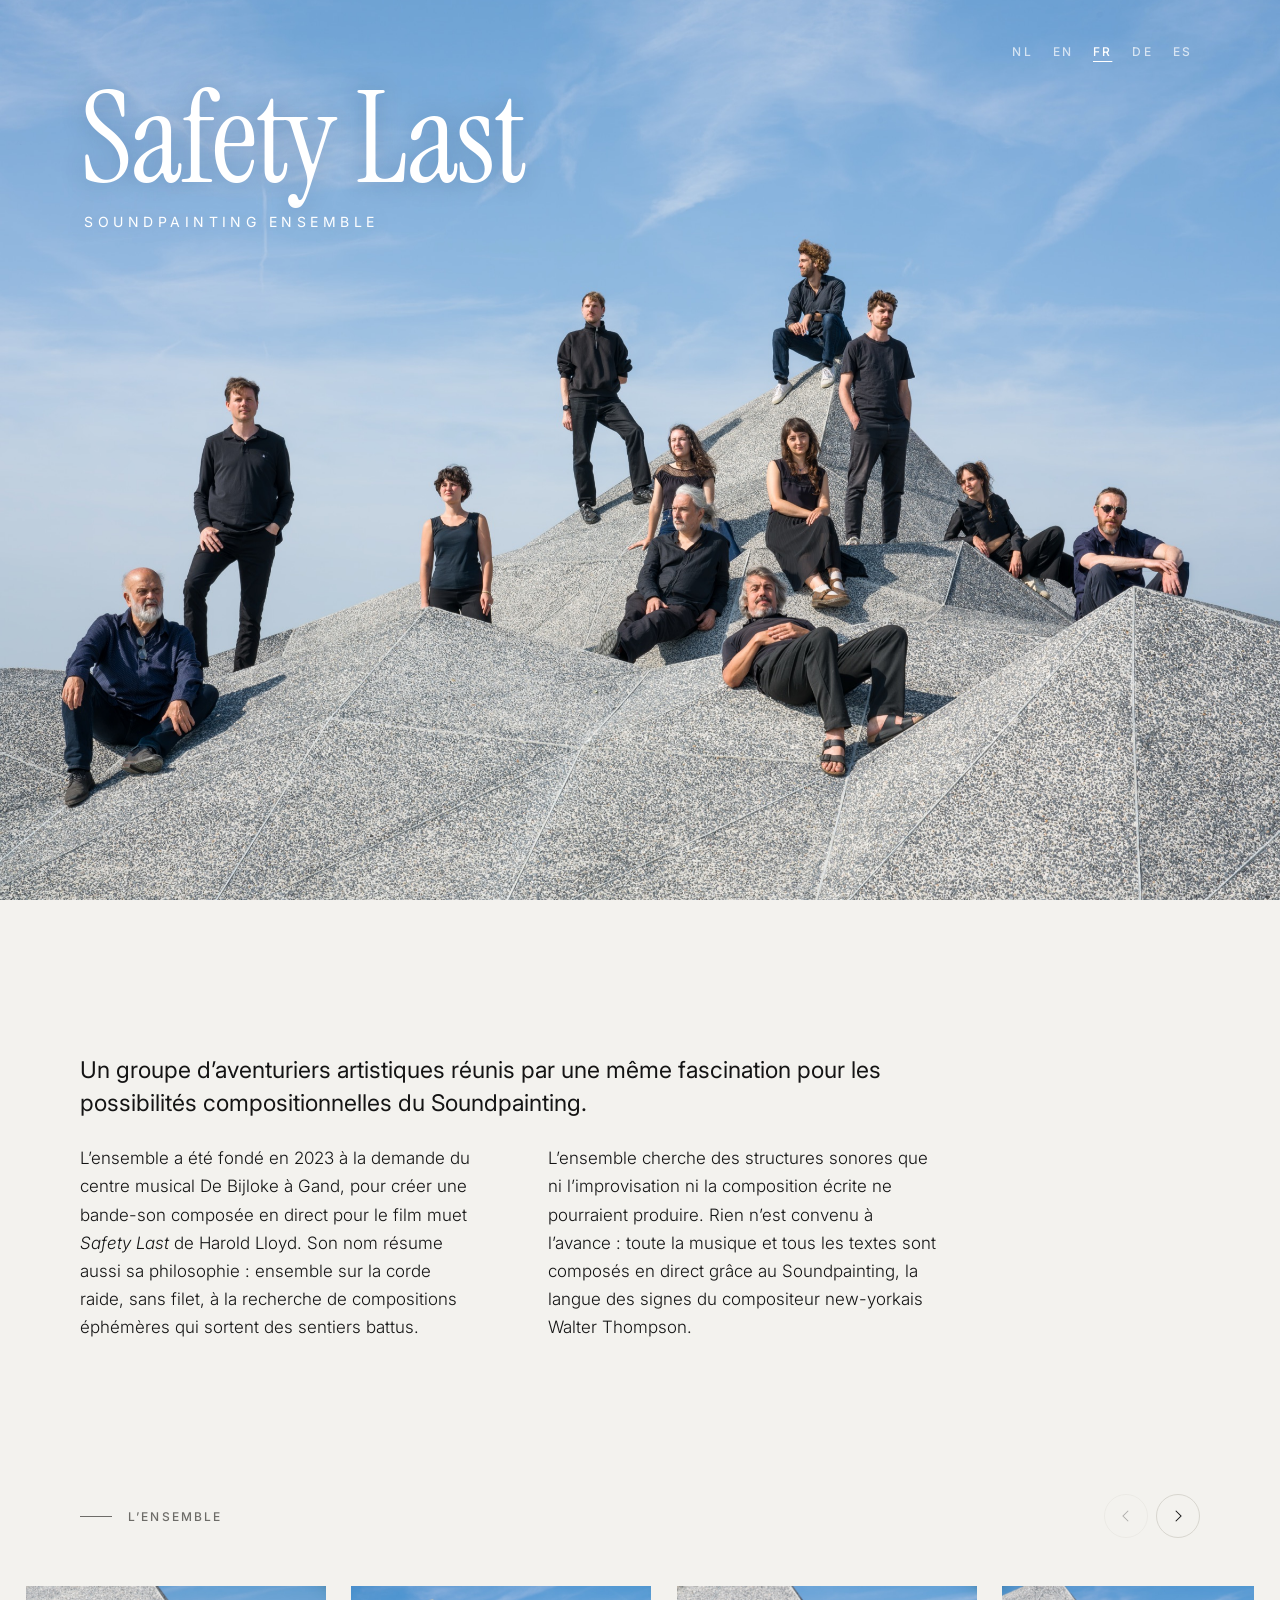
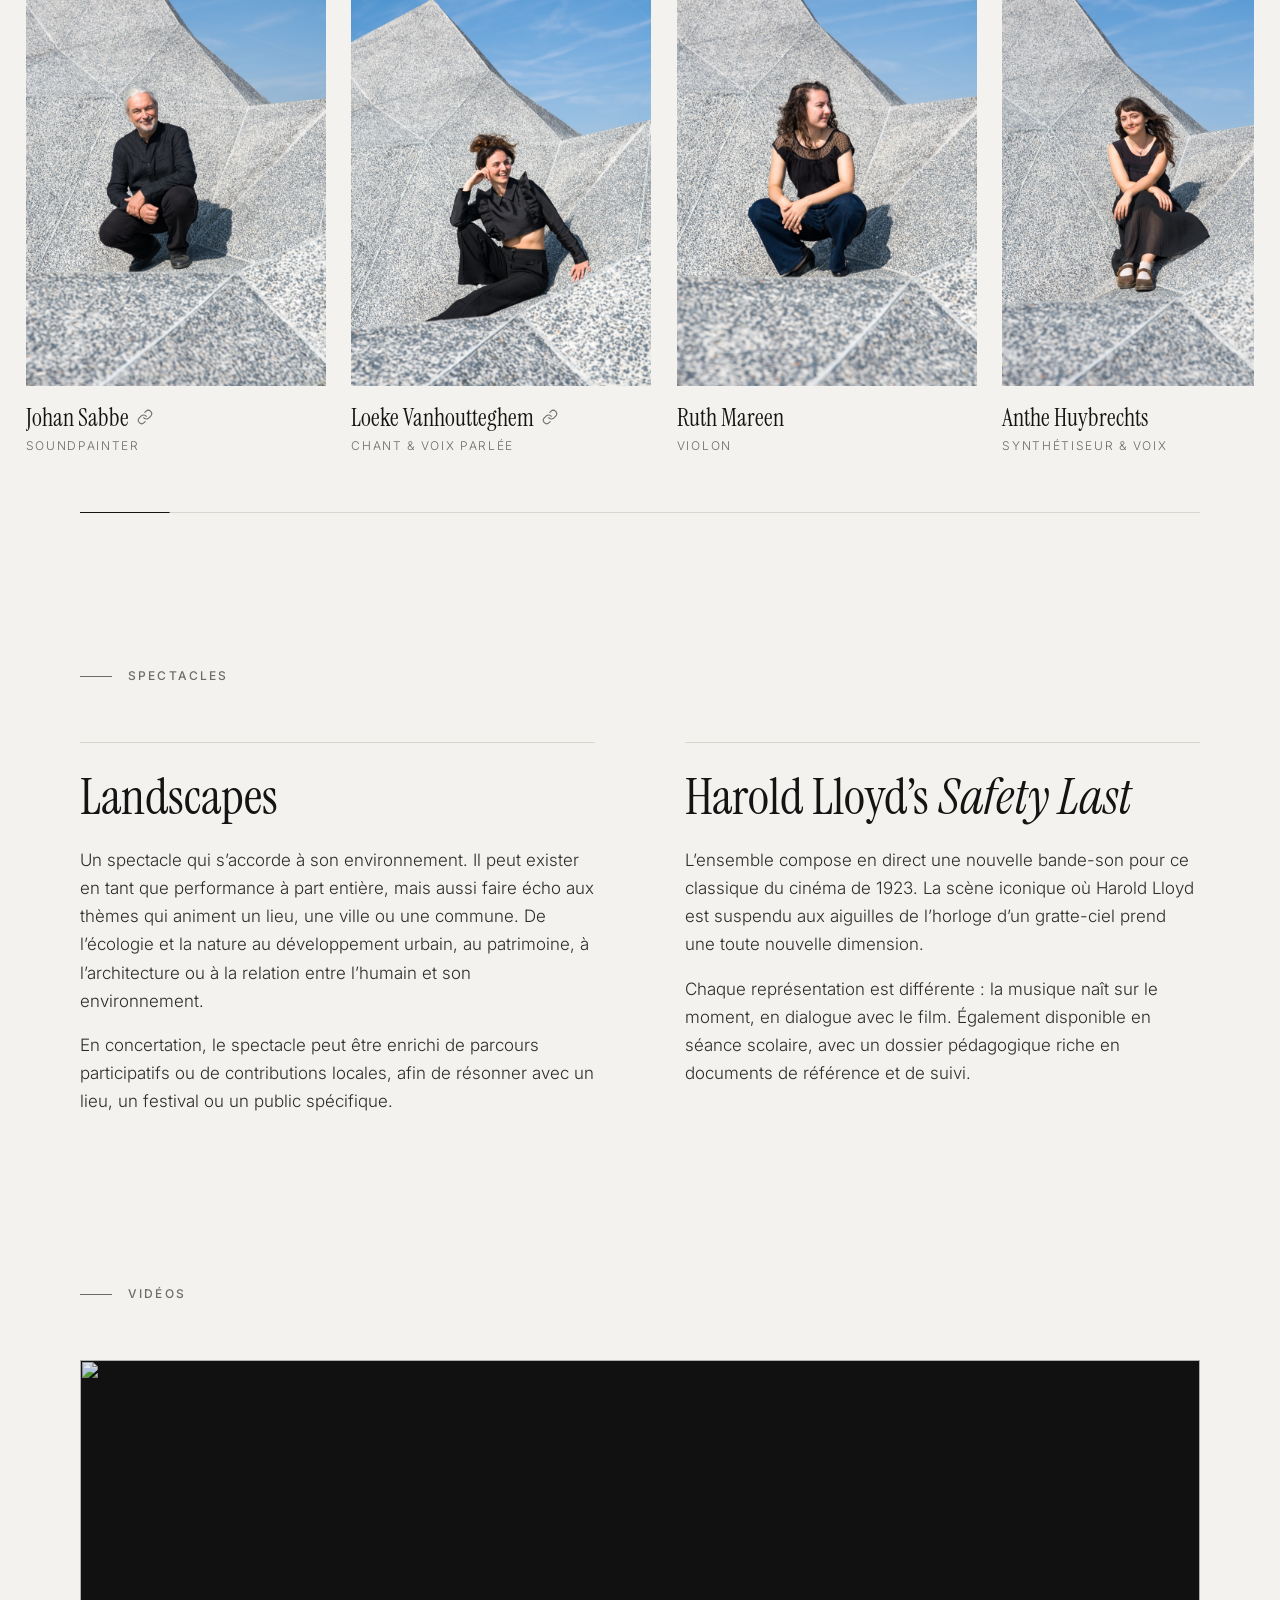
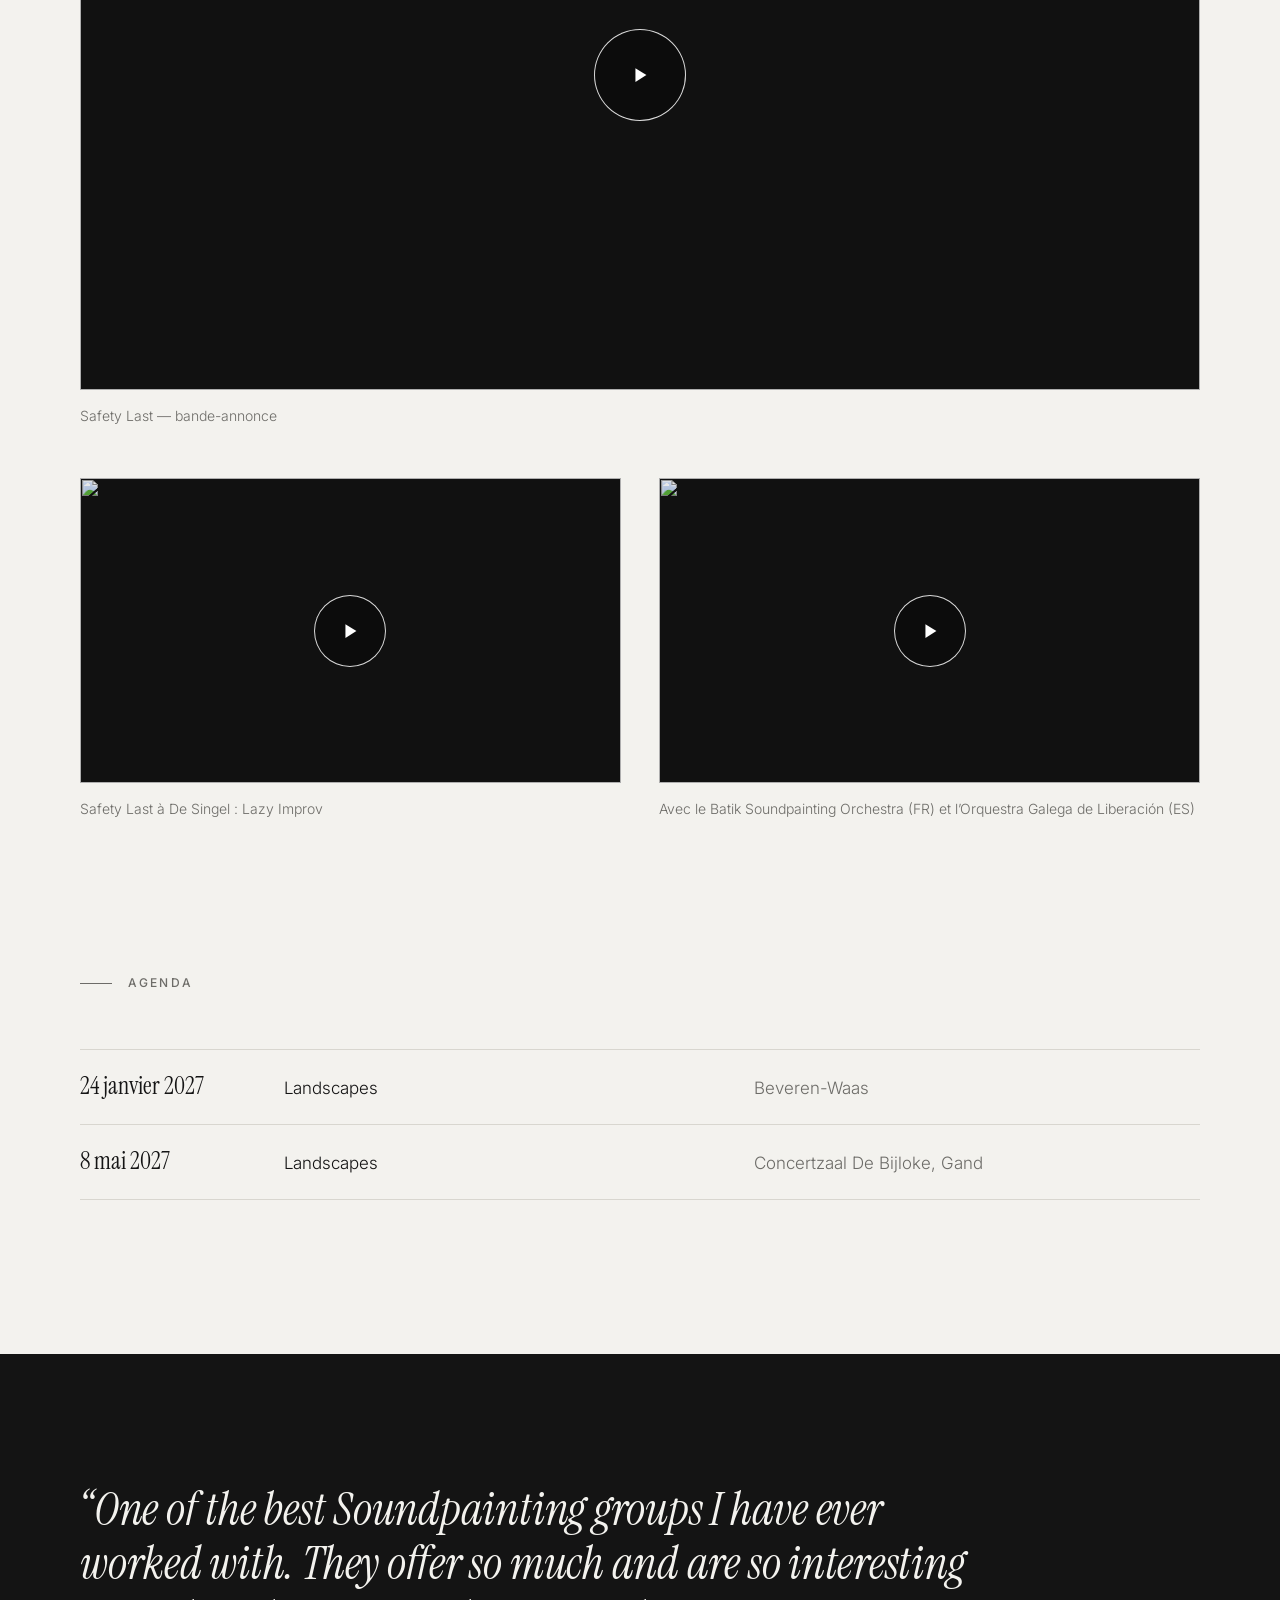
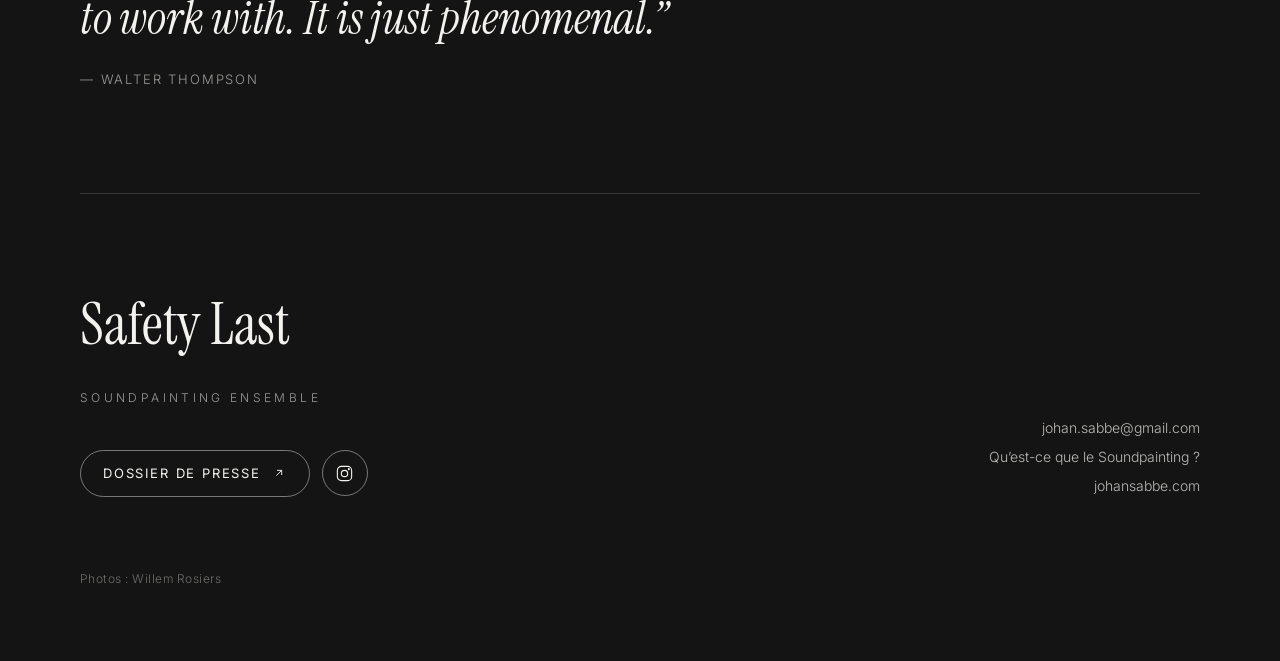
==== commit 662eb928: "Updates to french site" ====
--- a/fr/index.html
+++ b/fr/index.html
@@ -59,7 +59,7 @@
         ],
         "member": [
           { "@type": "OrganizationRole", "roleName": "Soundpainter", "member": { "@type": "Person", "name": "Johan Sabbe", "url": "https://johansabbe.com" } },
-          { "@type": "OrganizationRole", "roleName": "Voix & spoken word", "member": { "@type": "Person", "name": "Loeke Vanhoutteghem", "url": "https://www.loekevanhoutteghem.com" } },
+          { "@type": "OrganizationRole", "roleName": "Chant & voix parlée", "member": { "@type": "Person", "name": "Loeke Vanhoutteghem", "url": "https://www.loekevanhoutteghem.com" } },
           { "@type": "OrganizationRole", "roleName": "Violon", "member": { "@type": "Person", "name": "Ruth Mareen" } },
           { "@type": "OrganizationRole", "roleName": "Synthétiseur & voix", "member": { "@type": "Person", "name": "Anthe Huybrechts" } },
           { "@type": "OrganizationRole", "roleName": "Alto", "member": { "@type": "Person", "name": "Kris Matthynssens" } },
@@ -154,10 +154,10 @@
           <li class="member" tabindex="0">
             <div class="member__photo">
               <img src="../assets/images/web/loeke.jpg" alt="Loeke Vanhoutteghem" loading="lazy" width="800" height="1067">
-              <p class="member__bio">Loeke Vanhoutteghem est artiste de la parole, écrivaine, poète et musicienne, animée par l’amour de l’expérimentation et de la scène. Au fil des années, elle s’est spécialisée dans le spoken word et l’improvisation avec la langue. On la connaît aussi comme guitariste du groupe punk Maria Iskariot.</p>
+              <p class="member__bio">Loeke Vanhoutteghem est artiste de la parole, écrivaine, poète et musicienne, animée par l’amour de l’expérimentation et de la scène. Au fil des années, elle s’est spécialisée dans la voix parlée et l’improvisation avec la langue. On la connaît aussi comme guitariste du groupe punk Maria Iskariot.</p>
             </div>
             <h3 class="member__name">Loeke Vanhoutteghem <a class="member__link" href="https://www.loekevanhoutteghem.com" target="_blank" rel="noopener" aria-label="Site web de Loeke Vanhoutteghem"><svg viewBox="0 0 24 24" aria-hidden="true"><path d="M10 13a5 5 0 0 0 7.54.54l3-3a5 5 0 0 0-7.07-7.07l-1.72 1.71"/><path d="M14 11a5 5 0 0 0-7.54-.54l-3 3a5 5 0 0 0 7.07 7.07l1.71-1.71"/></svg></a></h3>
-            <p class="member__role">Voix &amp; spoken word</p>
+            <p class="member__role">Chant &amp; voix parlée</p>
           </li>
           <li class="member">
             <div class="member__photo">
@@ -251,7 +251,7 @@
           <article class="programme">
             <h3>Harold Lloyd’s <em>Safety Last</em></h3>
             <p>L’ensemble compose en direct une nouvelle bande-son pour ce classique du cinéma de 1923. La scène iconique où Harold Lloyd est suspendu aux aiguilles de l’horloge d’un gratte-ciel prend une toute nouvelle dimension.</p>
-            <p>Chaque représentation est différente : la musique naît sur le moment, en dialogue avec le film. Également disponible en séance scolaire, avec un dossier pédagogique riche en contexte et en activités.</p>
+            <p>Chaque représentation est différente : la musique naît sur le moment, en dialogue avec le film. Également disponible en séance scolaire, avec un dossier pédagogique riche en documents de référence et de suivi.</p>
           </article>
         </div>
       </div>
